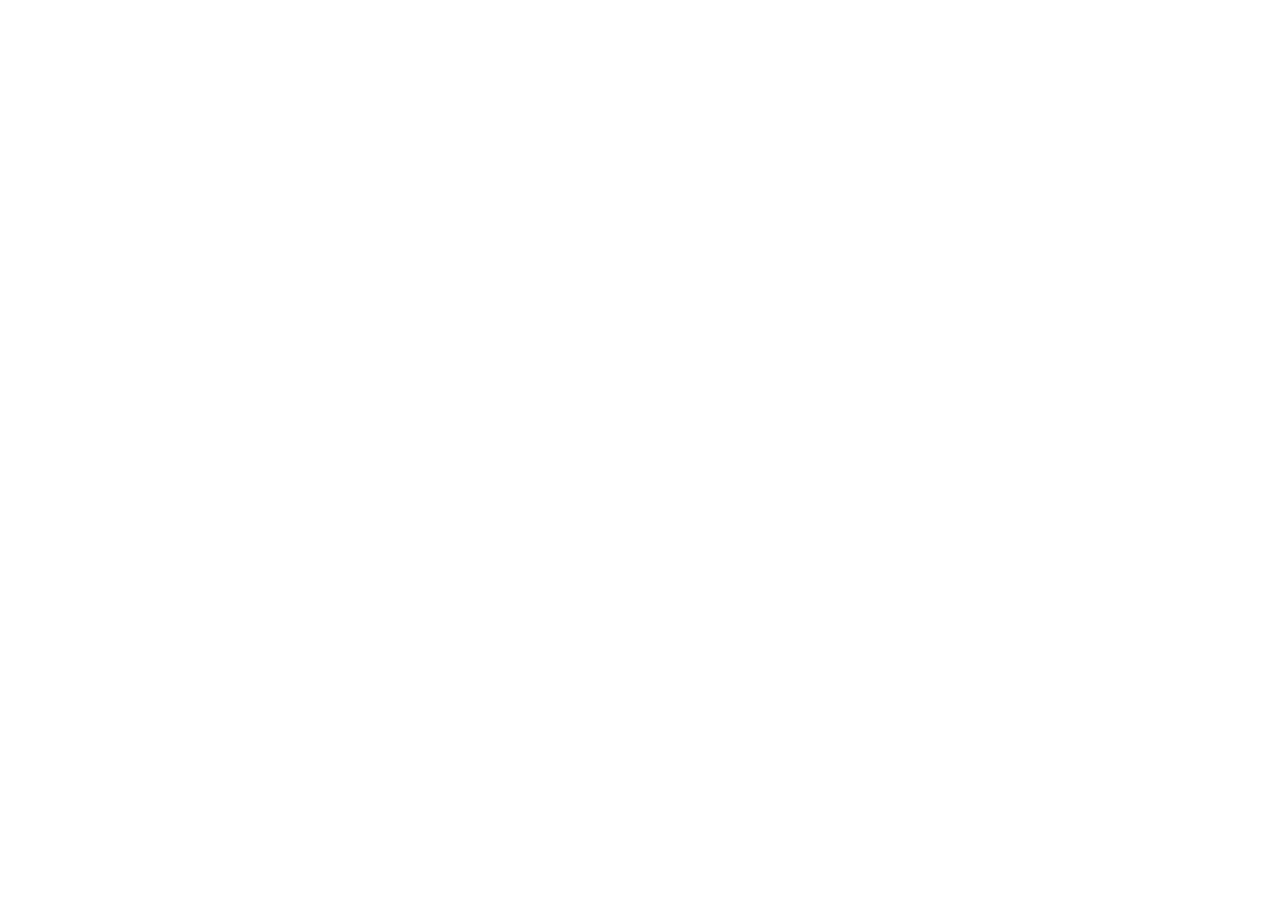
==== index.html @ 419a104c "Crosscut salon Website" ====
<!DOCTYPE html>
<html lang="en">
<head>
    <meta charset="UTF-8">
    <meta name="viewport" content="width=device-width, initial-scale=1.0">
    <title>Crosscut Salon Web1.0</title>
</head>
<body>

</body>
</html>
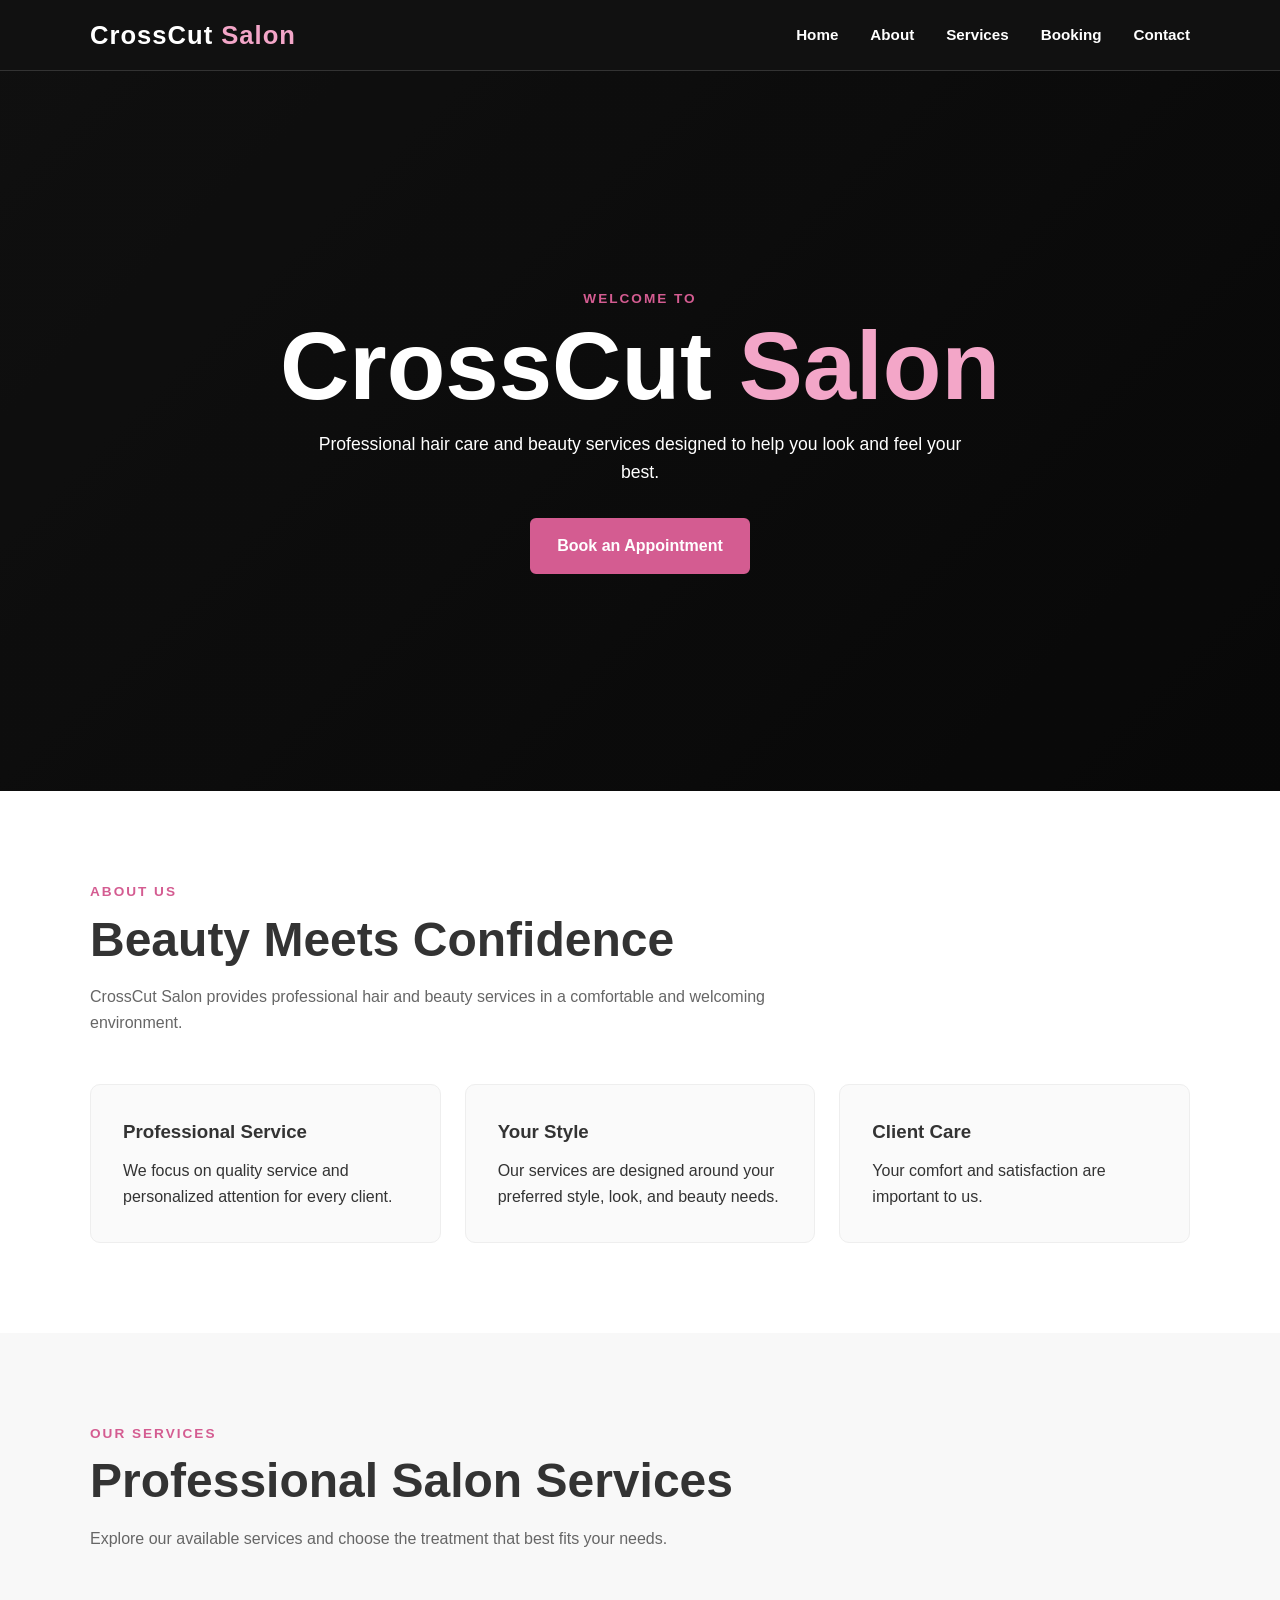
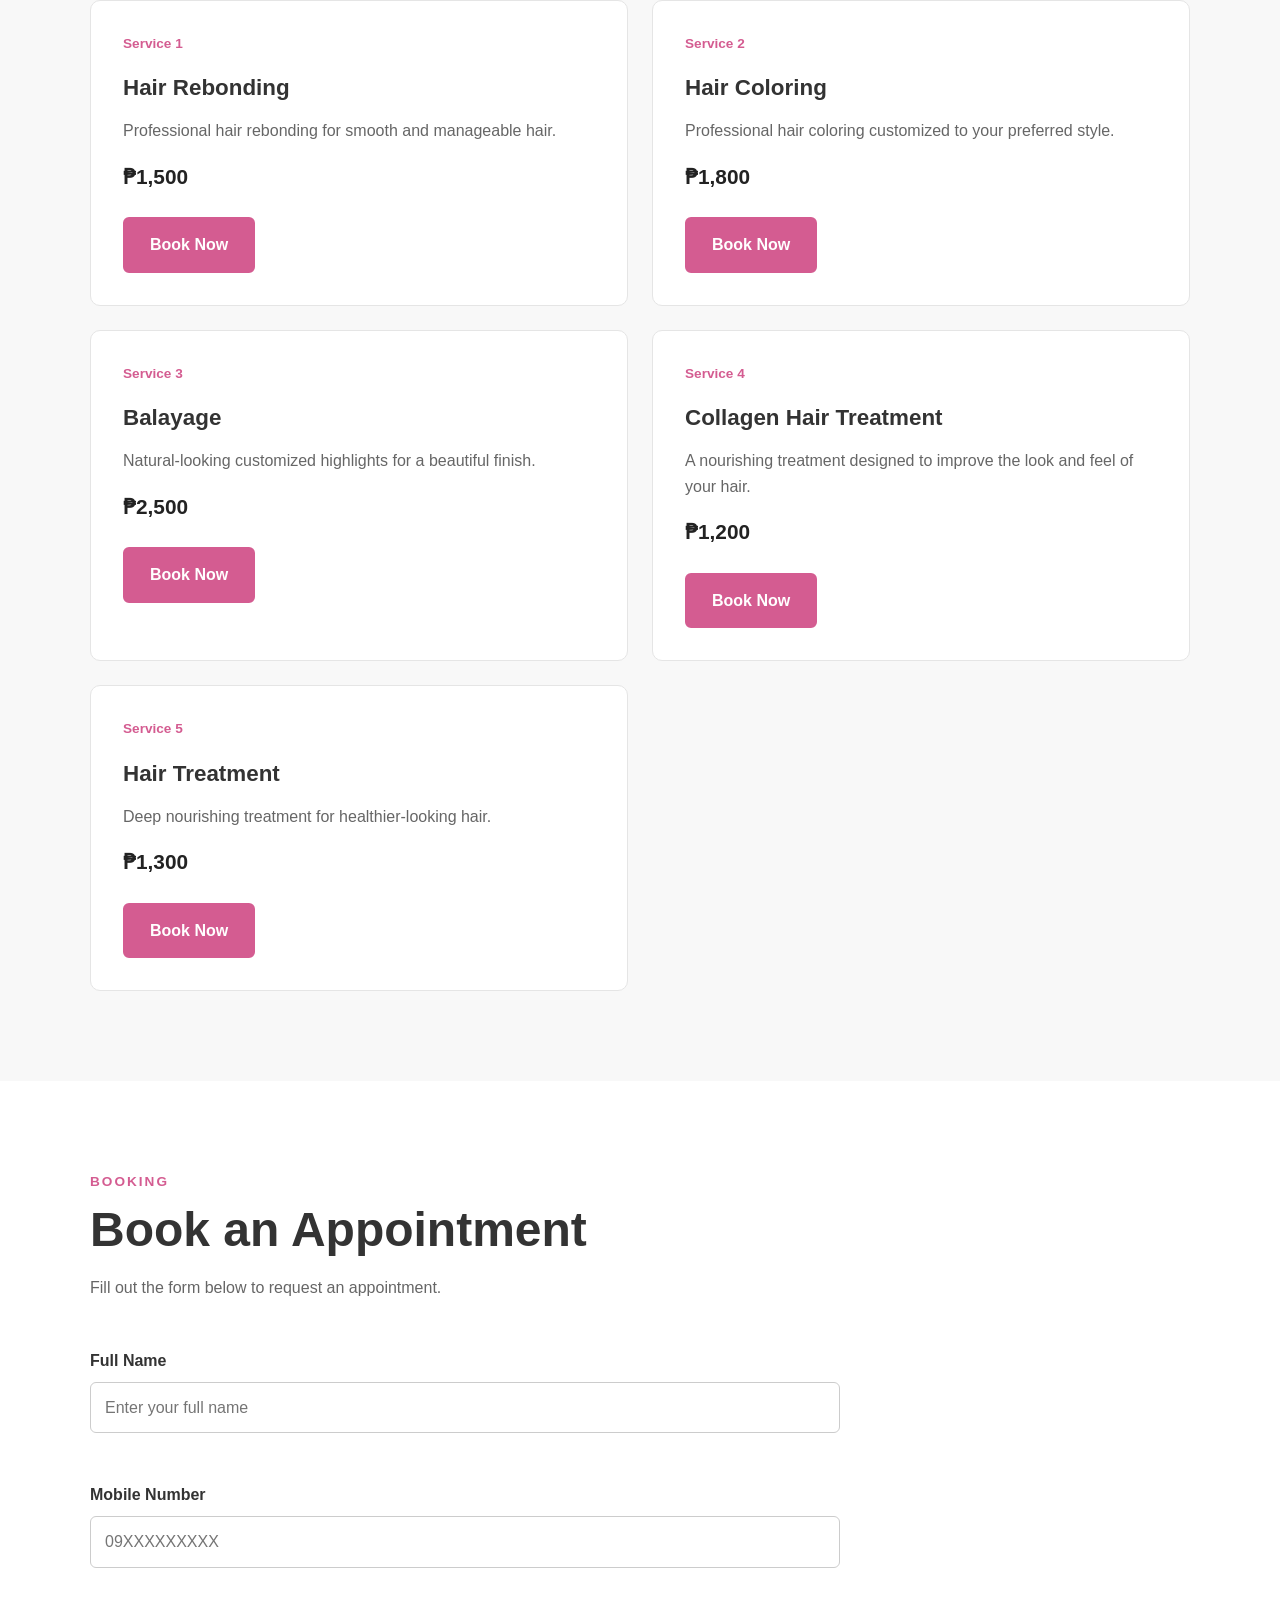
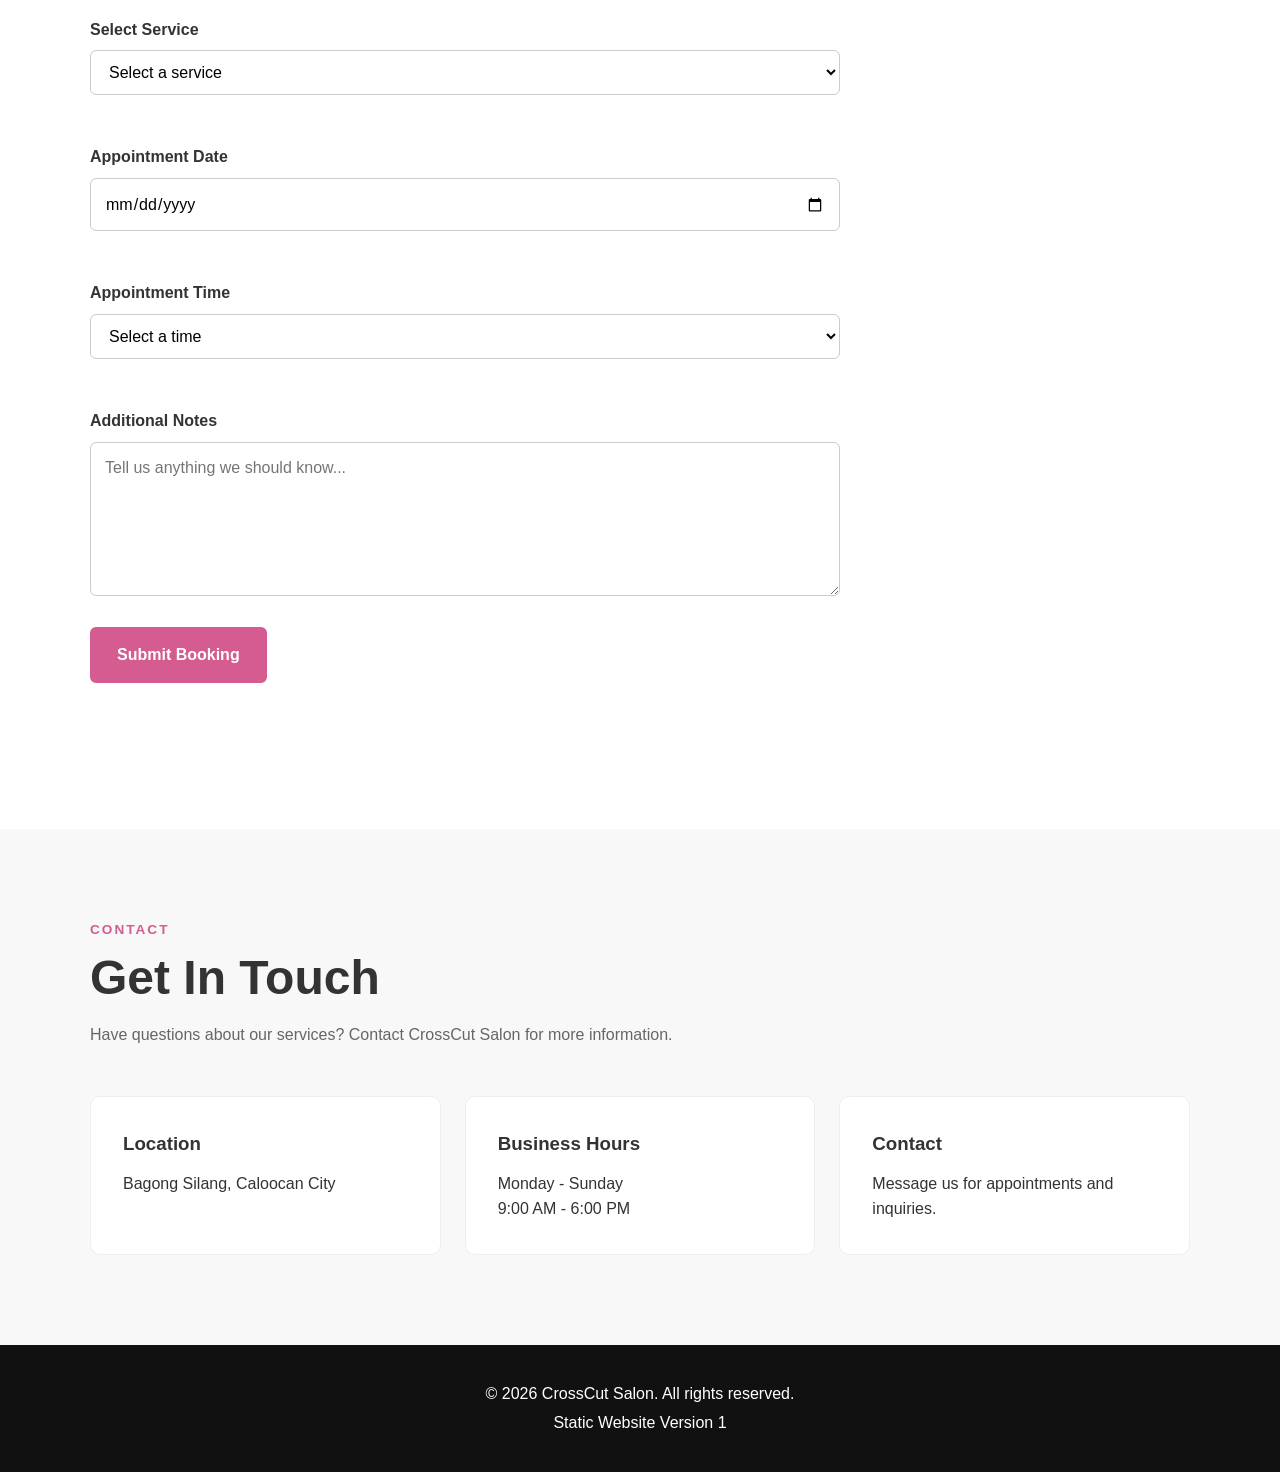
==== commit f06733b0: "Module 15 - Phase 1 checkpoint" ====
--- a/index.html
+++ b/index.html
@@ -1,11 +1,621 @@
 <!DOCTYPE html>
 <html lang="en">
+
 <head>
+
     <meta charset="UTF-8">
-    <meta name="viewport" content="width=device-width, initial-scale=1.0">
-    <title>Crosscut Salon Web1.0</title>
+
+    <meta
+        name="viewport"
+        content="width=device-width, initial-scale=1.0"
+    >
+
+    <meta
+        name="description"
+        content="CrossCut Salon - Professional hair and beauty services."
+    >
+
+    <title>CrossCut Salon</title>
+
+    <link
+        rel="stylesheet"
+        href="crosscutlayout.css"
+    >
+
 </head>
+
+
 <body>
 
+    <!-- =========================================
+         HEADER
+    ========================================== -->
+
+    <header class="site-header">
+
+        <div class="nav-container">
+
+            <a
+                href="#home"
+                class="logo"
+            >
+                CrossCut
+                <span>Salon</span>
+            </a>
+
+
+            <!-- Burger Button -->
+
+            <button
+                class="menu-toggle"
+                id="menu-toggle"
+                aria-label="Open navigation menu"
+                aria-expanded="false"
+            >
+                <span></span>
+                <span></span>
+                <span></span>
+            </button>
+
+
+            <!-- Navigation -->
+
+            <nav
+                class="site-nav"
+                id="site-nav"
+            >
+
+                <a href="#home">
+                    Home
+                </a>
+
+                <a href="#about">
+                    About
+                </a>
+
+                <a href="#services">
+                    Services
+                </a>
+
+                <a href="#booking">
+                    Booking
+                </a>
+
+                <a href="#contact">
+                    Contact
+                </a>
+
+            </nav>
+
+        </div>
+
+    </header>
+
+
+
+    <!-- =========================================
+         MAIN
+    ========================================== -->
+
+    <main>
+
+
+        <!-- =====================================
+             HERO
+        ====================================== -->
+
+        <section
+            id="home"
+            class="hero-section"
+        >
+
+            <div class="container hero-content">
+
+                <p class="section-label">
+                    WELCOME TO
+                </p>
+
+                <h1>
+                    CrossCut
+                    <span>Salon</span>
+                </h1>
+
+                <p class="hero-text">
+                    Professional hair care and beauty
+                    services designed to help you
+                    look and feel your best.
+                </p>
+
+                <a
+                    href="#booking"
+                    class="button"
+                >
+                    Book an Appointment
+                </a>
+
+            </div>
+
+        </section>
+
+
+
+        <!-- =====================================
+             ABOUT
+        ====================================== -->
+
+        <section
+            id="about"
+            class="section about-section"
+        >
+
+            <div class="container">
+
+                <p class="section-label">
+                    ABOUT US
+                </p>
+
+                <h2>
+                    Beauty Meets Confidence
+                </h2>
+
+                <p class="section-intro">
+                    CrossCut Salon provides professional
+                    hair and beauty services in a
+                    comfortable and welcoming environment.
+                </p>
+
+
+                <div class="about-grid">
+
+                    <div class="about-card">
+
+                        <h3>
+                            Professional Service
+                        </h3>
+
+                        <p>
+                            We focus on quality service
+                            and personalized attention
+                            for every client.
+                        </p>
+
+                    </div>
+
+
+                    <div class="about-card">
+
+                        <h3>
+                            Your Style
+                        </h3>
+
+                        <p>
+                            Our services are designed
+                            around your preferred style,
+                            look, and beauty needs.
+                        </p>
+
+                    </div>
+
+
+                    <div class="about-card">
+
+                        <h3>
+                            Client Care
+                        </h3>
+
+                        <p>
+                            Your comfort and satisfaction
+                            are important to us.
+                        </p>
+
+                    </div>
+
+                </div>
+
+            </div>
+
+        </section>
+
+
+
+        <!-- =====================================
+             SERVICES
+             DATA LOADED FROM JSON
+        ====================================== -->
+
+        <section
+            id="services"
+            class="section services-section"
+        >
+
+            <div class="container">
+
+                <p class="section-label">
+                    OUR SERVICES
+                </p>
+
+                <h2>
+                    Professional Salon Services
+                </h2>
+
+                <p class="section-intro">
+                    Explore our available services
+                    and choose the treatment that
+                    best fits your needs.
+                </p>
+
+
+                <!-- JavaScript inserts service cards here -->
+
+                <div
+                    class="services-grid"
+                    id="services-grid"
+                >
+
+                    <p
+                        class="loading-message"
+                        id="loading-message"
+                    >
+                        Loading services...
+                    </p>
+
+                </div>
+
+            </div>
+
+        </section>
+
+
+
+        <!-- =====================================
+             BOOKING
+        ====================================== -->
+
+        <section
+            id="booking"
+            class="section booking-section"
+        >
+
+            <div class="container">
+
+                <p class="section-label">
+                    BOOKING
+                </p>
+
+                <h2>
+                    Book an Appointment
+                </h2>
+
+                <p class="section-intro">
+                    Fill out the form below to
+                    request an appointment.
+                </p>
+
+
+                <!-- Booking Form -->
+
+                <form
+                    id="booking-form"
+                    class="booking-form"
+                    novalidate
+                >
+
+
+                    <!-- Name -->
+
+                    <div class="form-group">
+
+                        <label for="customer-name">
+                            Full Name
+                        </label>
+
+                        <input
+                            type="text"
+                            id="customer-name"
+                            name="customerName"
+                            placeholder="Enter your full name"
+                        >
+
+                        <small
+                            class="error-message"
+                            id="name-error"
+                        ></small>
+
+                    </div>
+
+
+
+                    <!-- Phone -->
+
+                    <div class="form-group">
+
+                        <label for="customer-phone">
+                            Mobile Number
+                        </label>
+
+                        <input
+                            type="tel"
+                            id="customer-phone"
+                            name="customerPhone"
+                            placeholder="09XXXXXXXXX"
+                        >
+
+                        <small
+                            class="error-message"
+                            id="phone-error"
+                        ></small>
+
+                    </div>
+
+
+
+                    <!-- Service -->
+
+                    <div class="form-group">
+
+                        <label for="service-select">
+                            Select Service
+                        </label>
+
+                        <select
+                            id="service-select"
+                            name="service"
+                        >
+
+                            <option value="">
+                                Select a service
+                            </option>
+
+                        </select>
+
+                        <small
+                            class="error-message"
+                            id="service-error"
+                        ></small>
+
+                    </div>
+
+
+
+                    <!-- Date -->
+
+                    <div class="form-group">
+
+                        <label for="booking-date">
+                            Appointment Date
+                        </label>
+
+                        <input
+                            type="date"
+                            id="booking-date"
+                            name="bookingDate"
+                        >
+
+                        <small
+                            class="error-message"
+                            id="date-error"
+                        ></small>
+
+                    </div>
+
+
+
+                    <!-- Time -->
+
+                    <div class="form-group">
+
+                        <label for="booking-time">
+                            Appointment Time
+                        </label>
+
+                        <select
+                            id="booking-time"
+                            name="bookingTime"
+                        >
+
+                            <option value="">
+                                Select a time
+                            </option>
+
+                            <option value="09:00">
+                                9:00 AM
+                            </option>
+
+                            <option value="10:00">
+                                10:00 AM
+                            </option>
+
+                            <option value="11:00">
+                                11:00 AM
+                            </option>
+
+                            <option value="13:00">
+                                1:00 PM
+                            </option>
+
+                            <option value="14:00">
+                                2:00 PM
+                            </option>
+
+                            <option value="15:00">
+                                3:00 PM
+                            </option>
+
+                            <option value="16:00">
+                                4:00 PM
+                            </option>
+
+                            <option value="17:00">
+                                5:00 PM
+                            </option>
+
+                        </select>
+
+                        <small
+                            class="error-message"
+                            id="time-error"
+                        ></small>
+
+                    </div>
+
+
+
+                    <!-- Notes -->
+
+                    <div class="form-group">
+
+                        <label for="booking-notes">
+                            Additional Notes
+                        </label>
+
+                        <textarea
+                            id="booking-notes"
+                            name="bookingNotes"
+                            rows="5"
+                            placeholder="Tell us anything we should know..."
+                        ></textarea>
+
+                    </div>
+
+
+
+                    <!-- Submit -->
+
+                    <button
+                        type="submit"
+                        class="button"
+                    >
+                        Submit Booking
+                    </button>
+
+
+                    <!-- Form Message -->
+
+                    <div
+                        id="form-message"
+                        class="form-message"
+                        role="alert"
+                    ></div>
+
+                </form>
+
+            </div>
+
+        </section>
+
+
+
+        <!-- =====================================
+             CONTACT
+        ====================================== -->
+
+        <section
+            id="contact"
+            class="section contact-section"
+        >
+
+            <div class="container">
+
+                <p class="section-label">
+                    CONTACT
+                </p>
+
+                <h2>
+                    Get In Touch
+                </h2>
+
+                <p class="section-intro">
+                    Have questions about our services?
+                    Contact CrossCut Salon for more
+                    information.
+                </p>
+
+
+                <div class="contact-grid">
+
+                    <div class="contact-card">
+
+                        <h3>
+                            Location
+                        </h3>
+
+                        <p>
+                            Bagong Silang,
+                            Caloocan City
+                        </p>
+
+                    </div>
+
+
+                    <div class="contact-card">
+
+                        <h3>
+                            Business Hours
+                        </h3>
+
+                        <p>
+                            Monday - Sunday
+                        </p>
+
+                        <p>
+                            9:00 AM - 6:00 PM
+                        </p>
+
+                    </div>
+
+
+                    <div class="contact-card">
+
+                        <h3>
+                            Contact
+                        </h3>
+
+                        <p>
+                            Message us for
+                            appointments and inquiries.
+                        </p>
+
+                    </div>
+
+                </div>
+
+            </div>
+
+        </section>
+
+    </main>
+
+
+
+    <!-- =========================================
+         FOOTER
+    ========================================== -->
+
+    <footer class="site-footer">
+
+        <div class="container">
+
+            <p>
+                &copy;
+                <span id="current-year"></span>
+                CrossCut Salon.
+                All rights reserved.
+            </p>
+
+            <p>
+                Static Website Version 1
+            </p>
+
+        </div>
+
+    </footer>
+
+
+
+    <!-- JAVASCRIPT -->
+
+    <script src="script.js"></script>
+
 </body>
-</html>
+
+</html>
--- a/crosscutlayout.css
+++ b/crosscutlayout.css
@@ -0,0 +1,706 @@
+/* ==================================================
+   CROSSCUT SALON
+   MODULE 15 - PHASE 1 CHECKPOINT
+   TRADITIONAL CSS
+   ================================================== */
+
+
+/* ==================================================
+   GLOBAL SETTINGS
+   ================================================== */
+
+* {
+    box-sizing: border-box;
+    margin: 0;
+    padding: 0;
+}
+
+
+html {
+    scroll-behavior: smooth;
+}
+
+
+body {
+    font-family: Arial, Helvetica, sans-serif;
+    line-height: 1.6;
+    background-color: #fff;
+    color: #333;
+}
+
+
+img {
+    max-width: 100%;
+    display: block;
+}
+
+
+a {
+    text-decoration: none;
+    color: inherit;
+}
+
+
+button,
+input,
+select,
+textarea {
+    font: inherit;
+}
+
+
+/* ==================================================
+   REUSABLE CONTAINER
+   ================================================== */
+
+.container {
+    width: min(1100px, 90%);
+    margin: 0 auto;
+}
+
+
+/* ==================================================
+   HEADER
+   ================================================== */
+
+.site-header {
+    position: sticky;
+    top: 0;
+    z-index: 1000;
+
+    background-color: #111;
+
+    border-bottom: 1px solid #333;
+}
+
+
+.nav-container {
+    width: min(1100px, 90%);
+    min-height: 70px;
+    margin: 0 auto;
+
+    display: flex;
+    align-items: center;
+    justify-content: space-between;
+}
+
+
+/* ==================================================
+   LOGO
+   ================================================== */
+
+.logo {
+    color: #fff;
+
+    font-size: 1.6rem;
+    font-weight: 700;
+
+    letter-spacing: 1px;
+}
+
+
+.logo span {
+    color: #f3a6c8;
+}
+
+
+/* ==================================================
+   NAVIGATION
+   ================================================== */
+
+.site-nav {
+    display: flex;
+    align-items: center;
+    gap: 2rem;
+}
+
+
+.site-nav a {
+    color: #fff;
+
+    font-size: 0.95rem;
+    font-weight: 600;
+
+    transition: color 0.3s ease;
+}
+
+
+.site-nav a:hover {
+    color: #f3a6c8;
+}
+
+
+/* ==================================================
+   BURGER MENU
+   ================================================== */
+
+.menu-toggle {
+    display: none;
+
+    width: 42px;
+    height: 42px;
+
+    padding: 8px;
+
+    background: transparent;
+
+    border: 1px solid #fff;
+    border-radius: 6px;
+
+    cursor: pointer;
+}
+
+
+.menu-toggle span {
+    display: block;
+
+    height: 2px;
+
+    margin: 5px 0;
+
+    background-color: #fff;
+
+    transition: all 0.3s ease;
+}
+
+
+/* Burger animation */
+
+.menu-toggle.active span:nth-child(1) {
+    transform: translateY(7px) rotate(45deg);
+}
+
+
+.menu-toggle.active span:nth-child(2) {
+    opacity: 0;
+}
+
+
+.menu-toggle.active span:nth-child(3) {
+    transform: translateY(-7px) rotate(-45deg);
+}
+
+
+/* ==================================================
+   HERO
+   ================================================== */
+
+.hero-section {
+    min-height: 80vh;
+
+    display: flex;
+    align-items: center;
+
+    background:
+        linear-gradient(
+            rgba(0, 0, 0, 0.55),
+            rgba(0, 0, 0, 0.55)
+        ),
+        linear-gradient(
+            135deg,
+            #222,
+            #111
+        );
+
+    color: #fff;
+}
+
+
+.hero-content {
+    text-align: center;
+}
+
+
+.hero-section h1 {
+    margin-bottom: 1rem;
+
+    font-size: clamp(3rem, 8vw, 6rem);
+    line-height: 1;
+}
+
+
+.hero-section h1 span {
+    color: #f3a6c8;
+}
+
+
+.hero-text {
+    max-width: 650px;
+
+    margin: 0 auto 2rem;
+
+    font-size: 1.1rem;
+}
+
+
+/* ==================================================
+   SECTIONS
+   ================================================== */
+
+.section {
+    padding: 90px 0;
+}
+
+
+.section-label {
+    margin-bottom: 0.5rem;
+
+    color: #d45c91;
+
+    font-size: 0.85rem;
+    font-weight: 700;
+
+    letter-spacing: 2px;
+}
+
+
+.section h2 {
+    margin-bottom: 1rem;
+
+    font-size: clamp(2rem, 5vw, 3rem);
+
+    line-height: 1.2;
+}
+
+
+.section-intro {
+    max-width: 700px;
+
+    margin-bottom: 3rem;
+
+    color: #666;
+}
+
+
+/* ==================================================
+   BUTTON
+   ================================================== */
+
+.button {
+    display: inline-block;
+
+    padding: 13px 25px;
+
+    background-color: #d45c91;
+    color: #fff;
+
+    border: 2px solid #d45c91;
+    border-radius: 6px;
+
+    font-weight: 700;
+
+    cursor: pointer;
+
+    transition:
+        background-color 0.3s ease,
+        color 0.3s ease;
+}
+
+
+.button:hover {
+    background-color: transparent;
+    color: #d45c91;
+}
+
+
+/* ==================================================
+   ABOUT
+   ================================================== */
+
+.about-section {
+    background-color: #fff;
+}
+
+
+.about-grid {
+    display: grid;
+
+    grid-template-columns:
+        repeat(3, 1fr);
+
+    gap: 1.5rem;
+}
+
+
+.about-card {
+    padding: 2rem;
+
+    border: 1px solid #eee;
+    border-radius: 10px;
+
+    background-color: #fafafa;
+}
+
+
+.about-card h3 {
+    margin-bottom: 0.75rem;
+}
+
+
+/* ==================================================
+   SERVICES
+   ================================================== */
+
+.services-section {
+    background-color: #f8f8f8;
+}
+
+
+.services-grid {
+    display: grid;
+
+    grid-template-columns:
+        repeat(2, 1fr);
+
+    gap: 1.5rem;
+}
+
+
+.service-card {
+    position: relative;
+
+    padding: 2rem;
+
+    background-color: #fff;
+
+    border: 1px solid #e5e5e5;
+    border-radius: 10px;
+
+    transition:
+        transform 0.3s ease,
+        box-shadow 0.3s ease;
+}
+
+
+.service-card:hover {
+    transform: translateY(-5px);
+
+    box-shadow:
+        0 10px 25px rgba(0, 0, 0, 0.08);
+}
+
+
+.service-number {
+    margin-bottom: 1rem;
+
+    color: #d45c91;
+
+    font-size: 0.85rem;
+    font-weight: 700;
+}
+
+
+.service-card h3 {
+    margin-bottom: 0.75rem;
+
+    font-size: 1.4rem;
+}
+
+
+.service-card p {
+    margin-bottom: 1rem;
+
+    color: #666;
+}
+
+
+.service-card .price {
+    color: #222;
+
+    font-size: 1.3rem;
+    font-weight: 700;
+}
+
+
+.service-card .button {
+    margin-top: 0.5rem;
+}
+
+
+/* ==================================================
+   LOADING MESSAGE
+   ================================================== */
+
+.loading-message {
+    grid-column: 1 / -1;
+
+    padding: 2rem;
+
+    text-align: center;
+
+    color: #666;
+}
+
+
+/* ==================================================
+   BOOKING
+   ================================================== */
+
+.booking-section {
+    background-color: #fff;
+}
+
+
+.booking-form {
+    max-width: 750px;
+}
+
+
+.form-group {
+    margin-bottom: 1.5rem;
+}
+
+
+.form-group label {
+    display: block;
+
+    margin-bottom: 0.5rem;
+
+    font-weight: 700;
+}
+
+
+.form-group input,
+.form-group select,
+.form-group textarea {
+    width: 100%;
+
+    padding: 12px 14px;
+
+    border: 1px solid #ccc;
+    border-radius: 6px;
+
+    background-color: #fff;
+
+    outline: none;
+}
+
+
+.form-group input:focus,
+.form-group select:focus,
+.form-group textarea:focus {
+    border-color: #d45c91;
+
+    box-shadow:
+        0 0 0 3px rgba(212, 92, 145, 0.1);
+}
+
+
+.form-group textarea {
+    resize: vertical;
+}
+
+
+/* ==================================================
+   FORM VALIDATION
+   ================================================== */
+
+.error-message {
+    display: block;
+
+    min-height: 20px;
+
+    margin-top: 5px;
+
+    color: #c62828;
+
+    font-size: 0.85rem;
+}
+
+
+.input-error {
+    border-color: #c62828 !important;
+}
+
+
+.form-message {
+    margin-top: 1.5rem;
+
+    padding: 1rem;
+
+    border-radius: 6px;
+
+    font-weight: 700;
+}
+
+
+.form-message.success {
+    background-color: #e8f5e9;
+    color: #2e7d32;
+}
+
+
+.form-message.error {
+    background-color: #ffebee;
+    color: #c62828;
+}
+
+
+/* ==================================================
+   CONTACT
+   ================================================== */
+
+.contact-section {
+    background-color: #f8f8f8;
+}
+
+
+.contact-grid {
+    display: grid;
+
+    grid-template-columns:
+        repeat(3, 1fr);
+
+    gap: 1.5rem;
+}
+
+
+.contact-card {
+    padding: 2rem;
+
+    background-color: #fff;
+
+    border: 1px solid #eee;
+    border-radius: 10px;
+}
+
+
+.contact-card h3 {
+    margin-bottom: 0.75rem;
+}
+
+
+/* ==================================================
+   FOOTER
+   ================================================== */
+
+.site-footer {
+    padding: 2rem 0;
+
+    background-color: #111;
+
+    color: #fff;
+
+    text-align: center;
+}
+
+
+.site-footer p {
+    margin: 0.25rem 0;
+}
+
+
+/* ==================================================
+   RESPONSIVE DESIGN
+   ================================================== */
+
+@media (max-width: 768px) {
+
+
+    /* Navigation */
+
+    .menu-toggle {
+        display: block;
+    }
+
+
+    .site-nav {
+        position: absolute;
+
+        top: 70px;
+        left: 0;
+
+        width: 100%;
+
+        display: none;
+        flex-direction: column;
+
+        gap: 0;
+
+        padding: 1rem 0;
+
+        background-color: #111;
+
+        border-top: 1px solid #333;
+    }
+
+
+    .site-nav.active {
+        display: flex;
+    }
+
+
+    .site-nav a {
+        width: 100%;
+
+        padding: 1rem;
+
+        text-align: center;
+    }
+
+
+    /* Hero */
+
+    .hero-section {
+        min-height: 70vh;
+    }
+
+
+    /* About */
+
+    .about-grid {
+        grid-template-columns: 1fr;
+    }
+
+
+    /* Services */
+
+    .services-grid {
+        grid-template-columns: 1fr;
+    }
+
+
+    /* Contact */
+
+    .contact-grid {
+        grid-template-columns: 1fr;
+    }
+
+
+    /* Sections */
+
+    .section {
+        padding: 65px 0;
+    }
+
+}
+
+
+/* ==================================================
+   SMALL MOBILE
+   ================================================== */
+
+@media (max-width: 480px) {
+
+    .container {
+        width: 92%;
+    }
+
+
+    .hero-section h1 {
+        font-size: 3rem;
+    }
+
+
+    .hero-text {
+        font-size: 1rem;
+    }
+
+
+    .button {
+        width: 100%;
+
+        text-align: center;
+    }
+
+}
